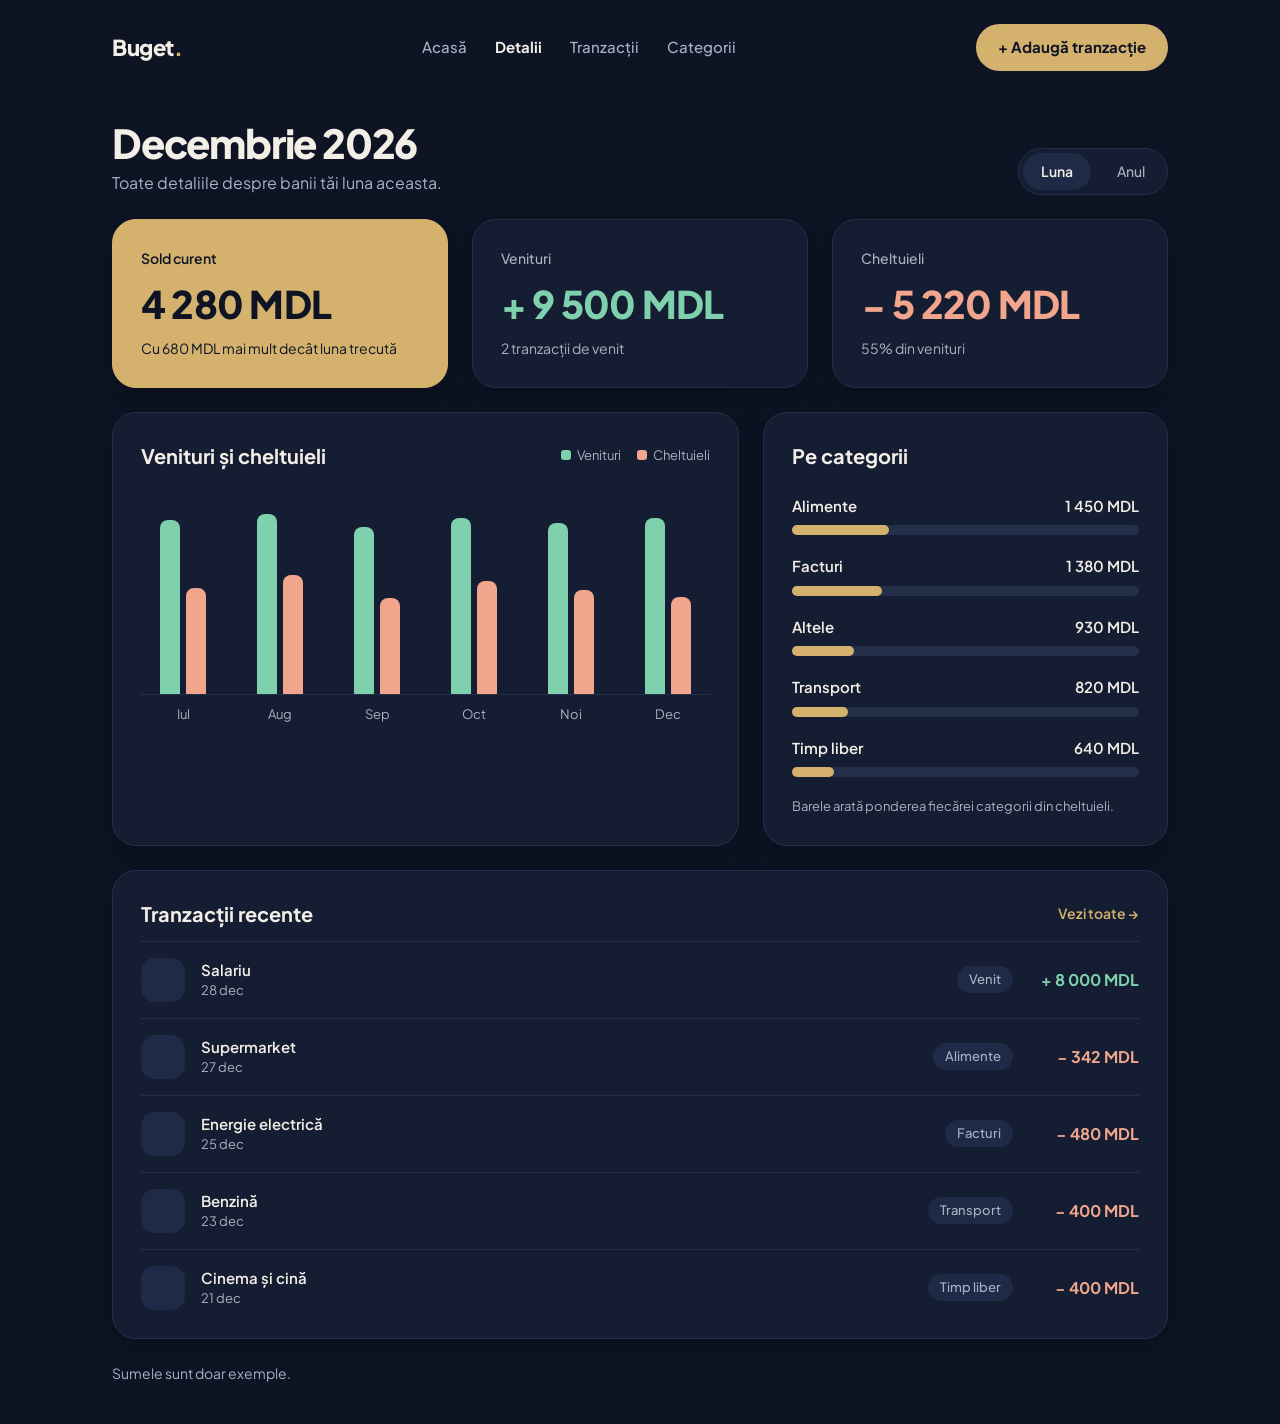
==== pages/detalii.html @ fcfefcf0 "Un CSS și un JS pe pagină, pagina Tranzacții, check.py" ====
<!DOCTYPE html>
<html lang="ro">
<head>
  <meta charset="UTF-8">
  <meta name="viewport" content="width=device-width, initial-scale=1.0">
  <title>Buget – Detalii</title>
  <link rel="preconnect" href="https://fonts.googleapis.com">
  <link rel="preconnect" href="https://fonts.gstatic.com" crossorigin>
  <link href="https://fonts.googleapis.com/css2?family=Plus+Jakarta+Sans:wght@400;500;600;700;800&display=swap" rel="stylesheet">
  <link rel="stylesheet" href="../assets/css/detalii.css">
</head>
<body>
  <header class="header">
    <div class="container header__inner">
      <a class="header__logo" href="../index.html">Buget<span class="header__dot">.</span></a>
      <nav class="nav">
        <a class="nav__link" href="../index.html">Acasă</a>
        <a class="nav__link nav__link--active" href="detalii.html">Detalii</a>
        <a class="nav__link" href="tranzactii.html">Tranzacții</a>
        <a class="nav__link" href="detalii.html">Categorii</a>
      </nav>
      <a class="button button--small" href="tranzactii.html#adauga">+ Adaugă tranzacție</a>
    </div>
  </header>

  <main class="container">
    <div class="page-head">
      <div>
        <h1 class="page-head__title" data-js="month">Octombrie 2026</h1>
        <p class="page-head__text">Toate detaliile despre banii tăi luna aceasta.</p>
      </div>
      <div class="segmented">
        <a class="segmented__item segmented__item--active" href="#">Luna</a>
        <a class="segmented__item" href="#">Anul</a>
      </div>
    </div>

    <section class="row">
      <div class="row__item card card--accent">
        <div class="card__label card__label--on-accent">Sold curent</div>
        <div class="card__value" data-js="balance">4 280 MDL</div>
        <div class="card__note card__note--on-accent" data-js="balance-note">Cu 620 MDL mai mult decât luna trecută</div>
      </div>
      <div class="row__item card">
        <div class="card__label">Venituri</div>
        <div class="card__value card__value--income" data-js="income">+ 9 500 MDL</div>
        <div class="card__note" data-js="income-note">2 surse de venit</div>
      </div>
      <div class="row__item card">
        <div class="card__label">Cheltuieli</div>
        <div class="card__value card__value--expense" data-js="expense">− 5 220 MDL</div>
        <div class="card__note" data-js="expense-note">55% din venituri</div>
      </div>
    </section>

    <section class="row">
      <div class="row__item row__item--wide card chart">
        <div class="chart__head">
          <h2 class="chart__title">Venituri și cheltuieli</h2>
          <div class="legend">
            <span><span class="legend__dot legend__dot--income"></span>Venituri</span>
            <span><span class="legend__dot legend__dot--expense"></span>Cheltuieli</span>
          </div>
        </div>
        <div class="chart__bars" data-js="chart-bars"></div>
        <div class="chart__months" data-js="chart-months"></div>
      </div>

      <div class="row__item card categories">
        <h2 class="categories__title">Pe categorii</h2>
        <div data-js="categories"></div>
        <p class="categories__note">Barele arată ponderea fiecărei categorii din cheltuieli.</p>
      </div>
    </section>

    <section class="card transactions" id="tranzactii">
      <div class="transactions__head">
        <h2 class="transactions__title">Tranzacții recente</h2>
        <a class="transactions__link" href="tranzactii.html">Vezi toate →</a>
      </div>
      <div data-js="transactions"></div>
    </section>
  </main>

  <footer class="container footer">Sumele sunt doar exemple.</footer>
  <script src="../assets/js/data.js"></script>
  <script src="../assets/js/detalii.js"></script>
</body>
</html>
---- assets/css/detalii.css ----
/* ===== Bază ===== */

*,
*::before,
*::after {
  box-sizing: border-box;
}

body {
  margin: 0;
  min-height: 100vh;
  background: #0E1424;
  color: #F3EFE6;
  font-family: 'Plus Jakarta Sans', system-ui, sans-serif;
  line-height: 1.5;
}

a {
  color: inherit;
  text-decoration: none;
}

h1,
h2,
p {
  margin: 0;
}

.container {
  max-width: 1120px;
  margin: 0 auto;
  padding: 0 32px;
}

/* ===== Header și meniu ===== */

.header {
  padding: 24px 0;
}

.header__inner {
  display: flex;
  align-items: center;
  justify-content: space-between;
  flex-wrap: wrap;
  gap: 16px;
}

.header__logo {
  font-size: 22px;
  font-weight: 800;
  letter-spacing: -0.02em;
}

.header__dot {
  color: #D4B26E;
}

.nav {
  display: flex;
  flex-wrap: wrap;
  gap: 28px;
  font-size: 15px;
  font-weight: 500;
}

.nav__link {
  color: #A9B1C3;
  transition: color 0.2s;
}

.nav__link:hover {
  color: #F3EFE6;
}

.nav__link--active {
  color: #F3EFE6;
  font-weight: 700;
}

/* ===== Butoane și etichete ===== */

.button {
  display: inline-block;
  padding: 18px 40px;
  border-radius: 16px;
  background: #D4B26E;
  color: #0E1424;
  font-size: 17px;
  font-weight: 700;
  transition: opacity 0.2s;
}

.button:hover {
  opacity: 0.9;
}

.button--small {
  padding: 12px 22px;
  border-radius: 999px;
  font-size: 15px;
}

/* ===== Footer ===== */

.footer {
  padding-bottom: 40px;
  font-size: 14px;
  color: #A9B1C3;
}

.page-head {
  display: flex;
  align-items: flex-end;
  justify-content: space-between;
  flex-wrap: wrap;
  gap: 16px;
  padding: 24px 0;
}

.page-head__title {
  font-size: 40px;
  font-weight: 800;
  letter-spacing: -0.03em;
  line-height: 1.2;
}

.page-head__text {
  margin-top: 4px;
  color: #A9B1C3;
}

/* ===== Carduri ===== */

.card {
  padding: 28px;
  background: #151D33;
  border: 1px solid #243049;
  border-radius: 24px;
  box-shadow: 0 8px 30px rgba(0, 0, 0, 0.25);
}

.card--accent {
  background: #D4B26E;
  border-color: #D4B26E;
  color: #0E1424;
}

.card__label {
  font-size: 14px;
  font-weight: 500;
  color: #A9B1C3;
}

.card__label--on-accent {
  color: #0E1424;
  font-weight: 600;
}

.card__value {
  margin: 6px 0;
  font-size: 38px;
  font-weight: 800;
  letter-spacing: -0.02em;
}

.card__value--income {
  color: #7FD1AE;
}

.card__value--expense {
  color: #F0A58C;
}

.card__note {
  font-size: 14px;
  color: #A9B1C3;
}

.card__note--on-accent {
  color: #0E1424;
}

/* ===== Tranzacții ===== */

.transactions {
  padding-bottom: 12px;
  margin-bottom: 24px;
}

.transactions__head {
  display: flex;
  align-items: center;
  justify-content: space-between;
  margin-bottom: 12px;
}

.transactions__title {
  font-size: 20px;
  font-weight: 700;
}

.transactions__link {
  color: #D4B26E;
  font-size: 14px;
  font-weight: 600;
}

.transaction {
  display: flex;
  align-items: center;
  flex-wrap: wrap;
  gap: 16px;
  padding: 16px 0;
  border-top: 1px solid #243049;
}

.transaction__icon {
  flex: none;
  width: 44px;
  height: 44px;
  border-radius: 14px;
  background: #1F2A47;
}

.transaction__info {
  flex: 1 1 180px;
}

.transaction__name {
  font-size: 15px;
  font-weight: 600;
}

.transaction__date {
  font-size: 13px;
  color: #A9B1C3;
}

.transaction__tag {
  padding: 4px 12px;
  border-radius: 999px;
  background: #1F2A47;
  color: #A9B1C3;
  font-size: 13px;
  font-weight: 500;
}

.transaction__amount {
  min-width: 110px;
  text-align: right;
  font-size: 16px;
  font-weight: 700;
}

.transaction__amount--income {
  color: #7FD1AE;
}

.transaction__amount--expense {
  color: #F0A58C;
}

/* ===== Pagina Detalii ===== */

.segmented {
  display: flex;
  gap: 8px;
  padding: 4px;
  background: #151D33;
  border: 1px solid #243049;
  border-radius: 999px;
}

.segmented__item {
  padding: 8px 18px;
  border-radius: 999px;
  color: #A9B1C3;
  font-size: 14px;
  font-weight: 500;
}

.segmented__item--active {
  background: #1F2A47;
  color: #F3EFE6;
  font-weight: 600;
}

.row {
  display: flex;
  flex-wrap: wrap;
  gap: 24px;
  margin-bottom: 24px;
}

.row__item {
  flex: 1 1 300px;
}

.row__item--wide {
  flex: 1.4 1 480px;
}

/* ===== Grafic ===== */

.chart__head {
  display: flex;
  flex-wrap: wrap;
  align-items: center;
  justify-content: space-between;
  gap: 12px;
  margin-bottom: 24px;
}

.chart__title {
  font-size: 20px;
  font-weight: 700;
}

.legend {
  display: flex;
  gap: 16px;
  font-size: 13px;
  color: #A9B1C3;
}

.legend__dot {
  display: inline-block;
  width: 10px;
  height: 10px;
  margin-right: 6px;
  border-radius: 3px;
}

.legend__dot--income {
  background: #7FD1AE;
}

.legend__dot--expense {
  background: #F0A58C;
}

.chart__bars {
  display: flex;
  align-items: flex-end;
  justify-content: space-between;
  gap: 12px;
  height: 200px;
  border-bottom: 1px solid #243049;
}

.chart__group {
  display: flex;
  flex: 1;
  align-items: flex-end;
  justify-content: center;
  gap: 6px;
}

.chart__bar {
  width: 20px;
  border-radius: 8px 8px 0 0;
}

.chart__bar--income {
  background: #7FD1AE;
}

.chart__bar--expense {
  background: #F0A58C;
}

.chart__months {
  display: flex;
  justify-content: space-between;
  gap: 12px;
  padding-top: 10px;
  font-size: 13px;
  color: #A9B1C3;
}

.chart__month {
  flex: 1;
  text-align: center;
}

/* ===== Categorii ===== */

.categories__title {
  margin-bottom: 24px;
  font-size: 20px;
  font-weight: 700;
}

.category {
  margin-bottom: 20px;
}

.category__row {
  display: flex;
  justify-content: space-between;
  margin-bottom: 8px;
  font-size: 15px;
  font-weight: 600;
}

.category__track {
  height: 10px;
  background: #243049;
  border-radius: 999px;
}

.category__fill {
  height: 10px;
  background: #D4B26E;
  border-radius: 999px;
}

.categories__note {
  font-size: 13px;
  color: #A9B1C3;
}

/* ----- Butonul de ștergere din rândul tranzacției ----- */

.transaction__delete {
  flex: none;
  width: 36px;
  height: 36px;
  border: 0;
  border-radius: 50%;
  background: transparent;
  color: #A9B1C3;
  font-size: 22px;
  line-height: 1;
  cursor: pointer;
  transition: background 0.2s, color 0.2s;
}

.transaction__delete:hover {
  background: #1F2A47;
  color: #F0A58C;
}

.transaction__delete:focus-visible {
  outline: 2px solid #D4B26E;
}

/* ===== Ecrane mici ===== */

@media (max-width: 640px) {
  .container {
    padding: 0 20px;
  }

  .page-head__title {
    font-size: 32px;
  }
}
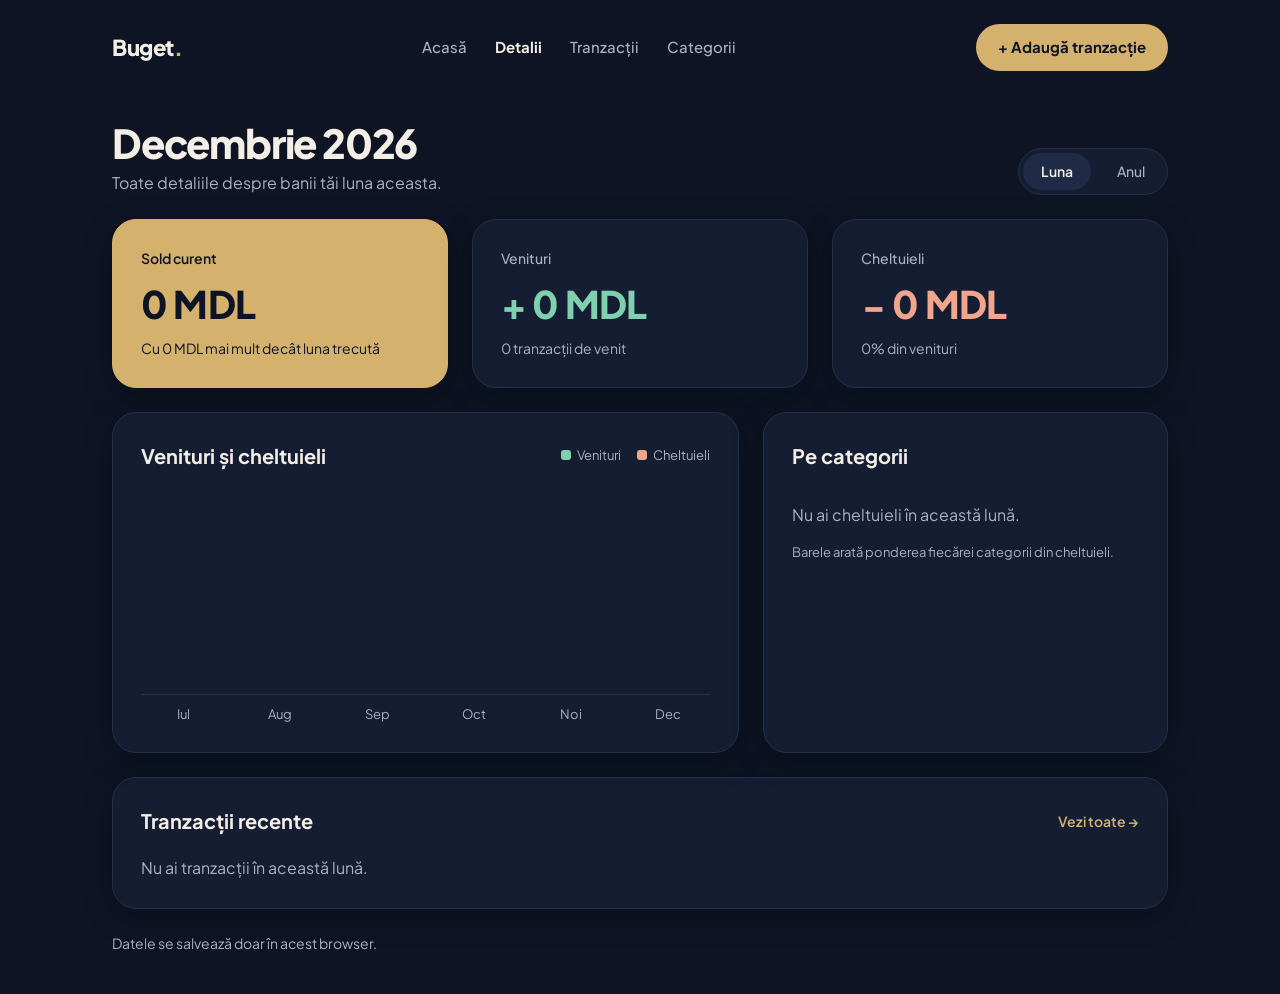
==== commit 00cce2ff: "Curățenie: fără date de test, pornește gol" ====
--- a/pages/detalii.html
+++ b/pages/detalii.html
@@ -26,7 +26,7 @@
   <main class="container">
     <div class="page-head">
       <div>
-        <h1 class="page-head__title" data-js="month">Octombrie 2026</h1>
+        <h1 class="page-head__title" data-js="month"></h1>
         <p class="page-head__text">Toate detaliile despre banii tăi luna aceasta.</p>
       </div>
       <div class="segmented">
@@ -38,18 +38,18 @@
     <section class="row">
       <div class="row__item card card--accent">
         <div class="card__label card__label--on-accent">Sold curent</div>
-        <div class="card__value" data-js="balance">4 280 MDL</div>
-        <div class="card__note card__note--on-accent" data-js="balance-note">Cu 620 MDL mai mult decât luna trecută</div>
+        <div class="card__value" data-js="balance"></div>
+        <div class="card__note card__note--on-accent" data-js="balance-note"></div>
       </div>
       <div class="row__item card">
         <div class="card__label">Venituri</div>
-        <div class="card__value card__value--income" data-js="income">+ 9 500 MDL</div>
-        <div class="card__note" data-js="income-note">2 surse de venit</div>
+        <div class="card__value card__value--income" data-js="income"></div>
+        <div class="card__note" data-js="income-note"></div>
       </div>
       <div class="row__item card">
         <div class="card__label">Cheltuieli</div>
-        <div class="card__value card__value--expense" data-js="expense">− 5 220 MDL</div>
-        <div class="card__note" data-js="expense-note">55% din venituri</div>
+        <div class="card__value card__value--expense" data-js="expense"></div>
+        <div class="card__note" data-js="expense-note"></div>
       </div>
     </section>
 
@@ -82,7 +82,7 @@
     </section>
   </main>
 
-  <footer class="container footer">Sumele sunt doar exemple.</footer>
+  <footer class="container footer">Datele se salvează doar în acest browser.</footer>
   <script src="../assets/js/data.js"></script>
   <script src="../assets/js/detalii.js"></script>
 </body>
--- a/assets/css/detalii.css
+++ b/assets/css/detalii.css
@@ -457,3 +457,9 @@
     font-size: 32px;
   }
 }
+
+.categories__empty,
+.transactions__empty {
+  padding: 8px 0 16px;
+  color: #A9B1C3;
+}
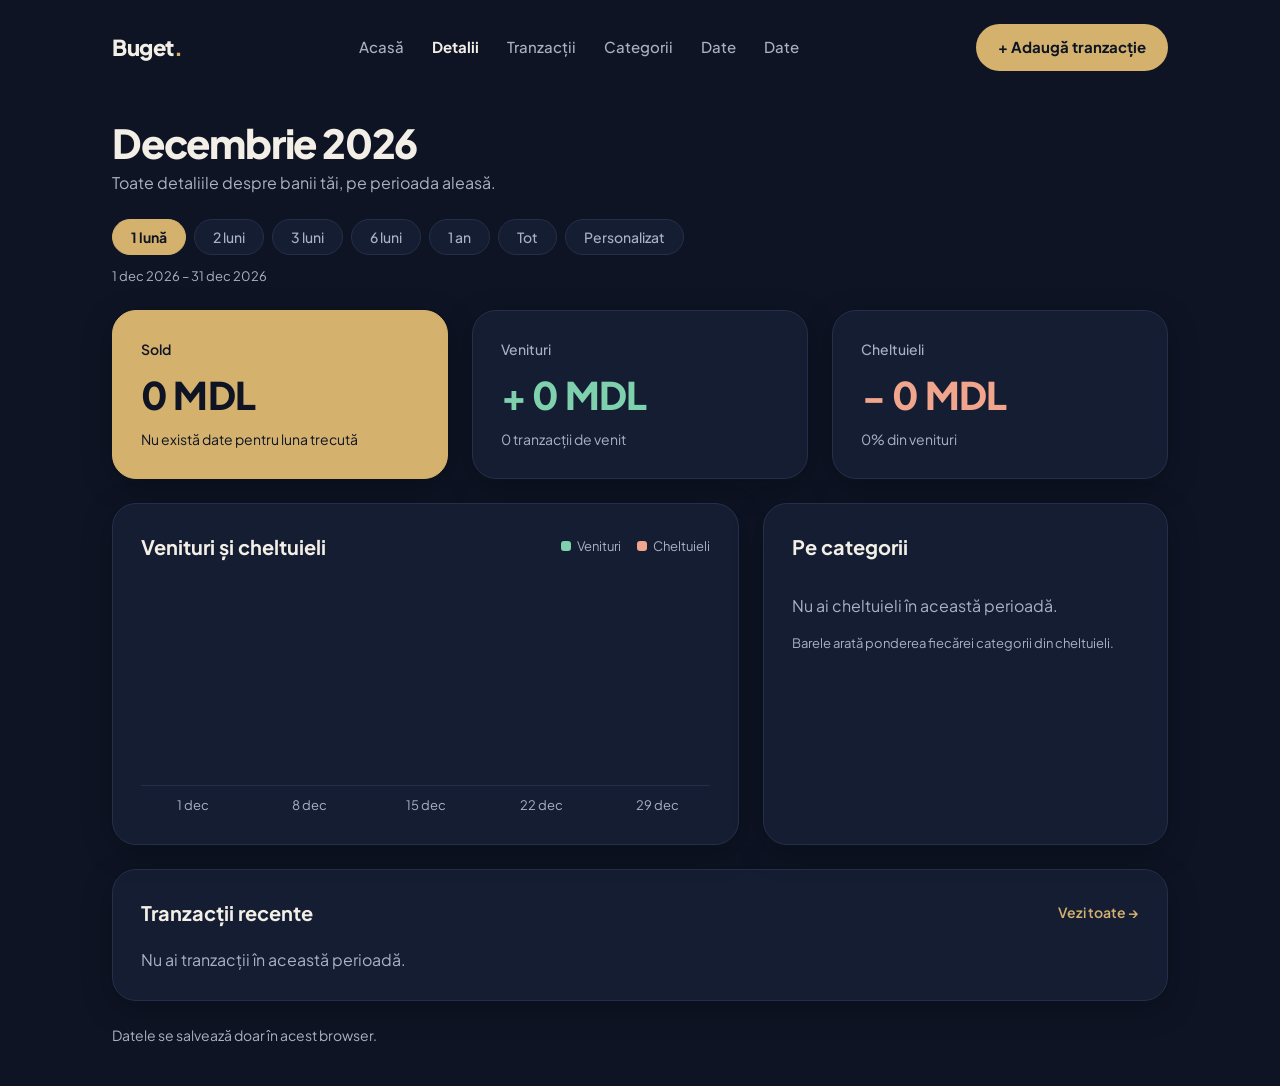
==== commit 4f805b95: "Pagina Date: export, restaurare și import din extras bancar" ====
--- a/pages/detalii.html
+++ b/pages/detalii.html
@@ -17,7 +17,9 @@
         <a class="nav__link" href="../index.html">Acasă</a>
         <a class="nav__link nav__link--active" href="detalii.html">Detalii</a>
         <a class="nav__link" href="tranzactii.html">Tranzacții</a>
-        <a class="nav__link" href="detalii.html">Categorii</a>
+        <a class="nav__link" href="detalii.html#categorii">Categorii</a>
+        <a class="nav__link" href="date.html">Date</a>
+        <a class="nav__link" href="date.html">Date</a>
       </nav>
       <a class="button button--small" href="tranzactii.html#adauga">+ Adaugă tranzacție</a>
     </div>
@@ -26,18 +28,16 @@
   <main class="container">
     <div class="page-head">
       <div>
-        <h1 class="page-head__title" data-js="month"></h1>
-        <p class="page-head__text">Toate detaliile despre banii tăi luna aceasta.</p>
-      </div>
-      <div class="segmented">
-        <a class="segmented__item segmented__item--active" href="#">Luna</a>
-        <a class="segmented__item" href="#">Anul</a>
+        <h1 class="page-head__title" data-js="label"></h1>
+        <p class="page-head__text">Toate detaliile despre banii tăi, pe perioada aleasă.</p>
       </div>
     </div>
 
+    <div class="period" data-js="period"></div>
+
     <section class="row">
       <div class="row__item card card--accent">
-        <div class="card__label card__label--on-accent">Sold curent</div>
+        <div class="card__label card__label--on-accent">Sold</div>
         <div class="card__value" data-js="balance"></div>
         <div class="card__note card__note--on-accent" data-js="balance-note"></div>
       </div>
@@ -66,7 +66,7 @@
         <div class="chart__months" data-js="chart-months"></div>
       </div>
 
-      <div class="row__item card categories">
+      <div class="row__item card categories" id="categorii">
         <h2 class="categories__title">Pe categorii</h2>
         <div data-js="categories"></div>
         <p class="categories__note">Barele arată ponderea fiecărei categorii din cheltuieli.</p>
--- a/assets/css/detalii.css
+++ b/assets/css/detalii.css
@@ -263,29 +263,6 @@
 
 /* ===== Pagina Detalii ===== */
 
-.segmented {
-  display: flex;
-  gap: 8px;
-  padding: 4px;
-  background: #151D33;
-  border: 1px solid #243049;
-  border-radius: 999px;
-}
-
-.segmented__item {
-  padding: 8px 18px;
-  border-radius: 999px;
-  color: #A9B1C3;
-  font-size: 14px;
-  font-weight: 500;
-}
-
-.segmented__item--active {
-  background: #1F2A47;
-  color: #F3EFE6;
-  font-weight: 600;
-}
-
 .row {
   display: flex;
   flex-wrap: wrap;
@@ -358,7 +335,9 @@
 }
 
 .chart__bar {
-  width: 20px;
+  flex: 1;
+  max-width: 20px;
+  min-width: 3px;
   border-radius: 8px 8px 0 0;
 }
 
@@ -463,3 +442,98 @@
   padding: 8px 0 16px;
   color: #A9B1C3;
 }
+
+/* ===== Perioada afișată ===== */
+.period {
+  display: flex;
+  flex-direction: column;
+  align-items: flex-start;
+  gap: 12px;
+  margin-bottom: 24px;
+}
+
+.period__options {
+  display: flex;
+  flex-wrap: wrap;
+  justify-content: flex-start;
+  gap: 8px;
+}
+
+.period__option {
+  padding: 8px 18px;
+  background: #151D33;
+  border: 1px solid #243049;
+  border-radius: 999px;
+  color: #A9B1C3;
+  font-family: inherit;
+  font-size: 14px;
+  font-weight: 500;
+  cursor: pointer;
+  transition: color 0.2s;
+}
+
+.period__option:hover {
+  color: #F3EFE6;
+}
+
+.period__option:focus-visible {
+  outline: 2px solid #F3EFE6;
+  outline-offset: 2px;
+}
+
+.period__option--active {
+  background: #D4B26E;
+  border-color: #D4B26E;
+  color: #0E1424;
+  font-weight: 700;
+}
+
+.period__custom {
+  display: none;
+  flex-wrap: wrap;
+  justify-content: flex-start;
+  gap: 16px;
+  width: 100%;
+  max-width: 420px;
+}
+
+.period__custom--open {
+  display: flex;
+}
+
+.period__field {
+  flex: 1 1 150px;
+  text-align: left;
+}
+
+.period__label {
+  display: block;
+  margin-bottom: 6px;
+  font-size: 13px;
+  font-weight: 600;
+  color: #A9B1C3;
+}
+
+.period__input {
+  width: 100%;
+  padding: 10px 14px;
+  background: #0E1424;
+  border: 1px solid #243049;
+  border-radius: 12px;
+  color: #F3EFE6;
+  color-scheme: dark;
+  font-family: inherit;
+  font-size: 15px;
+}
+
+.period__input:focus {
+  outline: 2px solid #D4B26E;
+  outline-offset: 1px;
+  border-color: #D4B26E;
+}
+
+.period__text {
+  font-size: 13px;
+  color: #A9B1C3;
+  text-align: left;
+}
